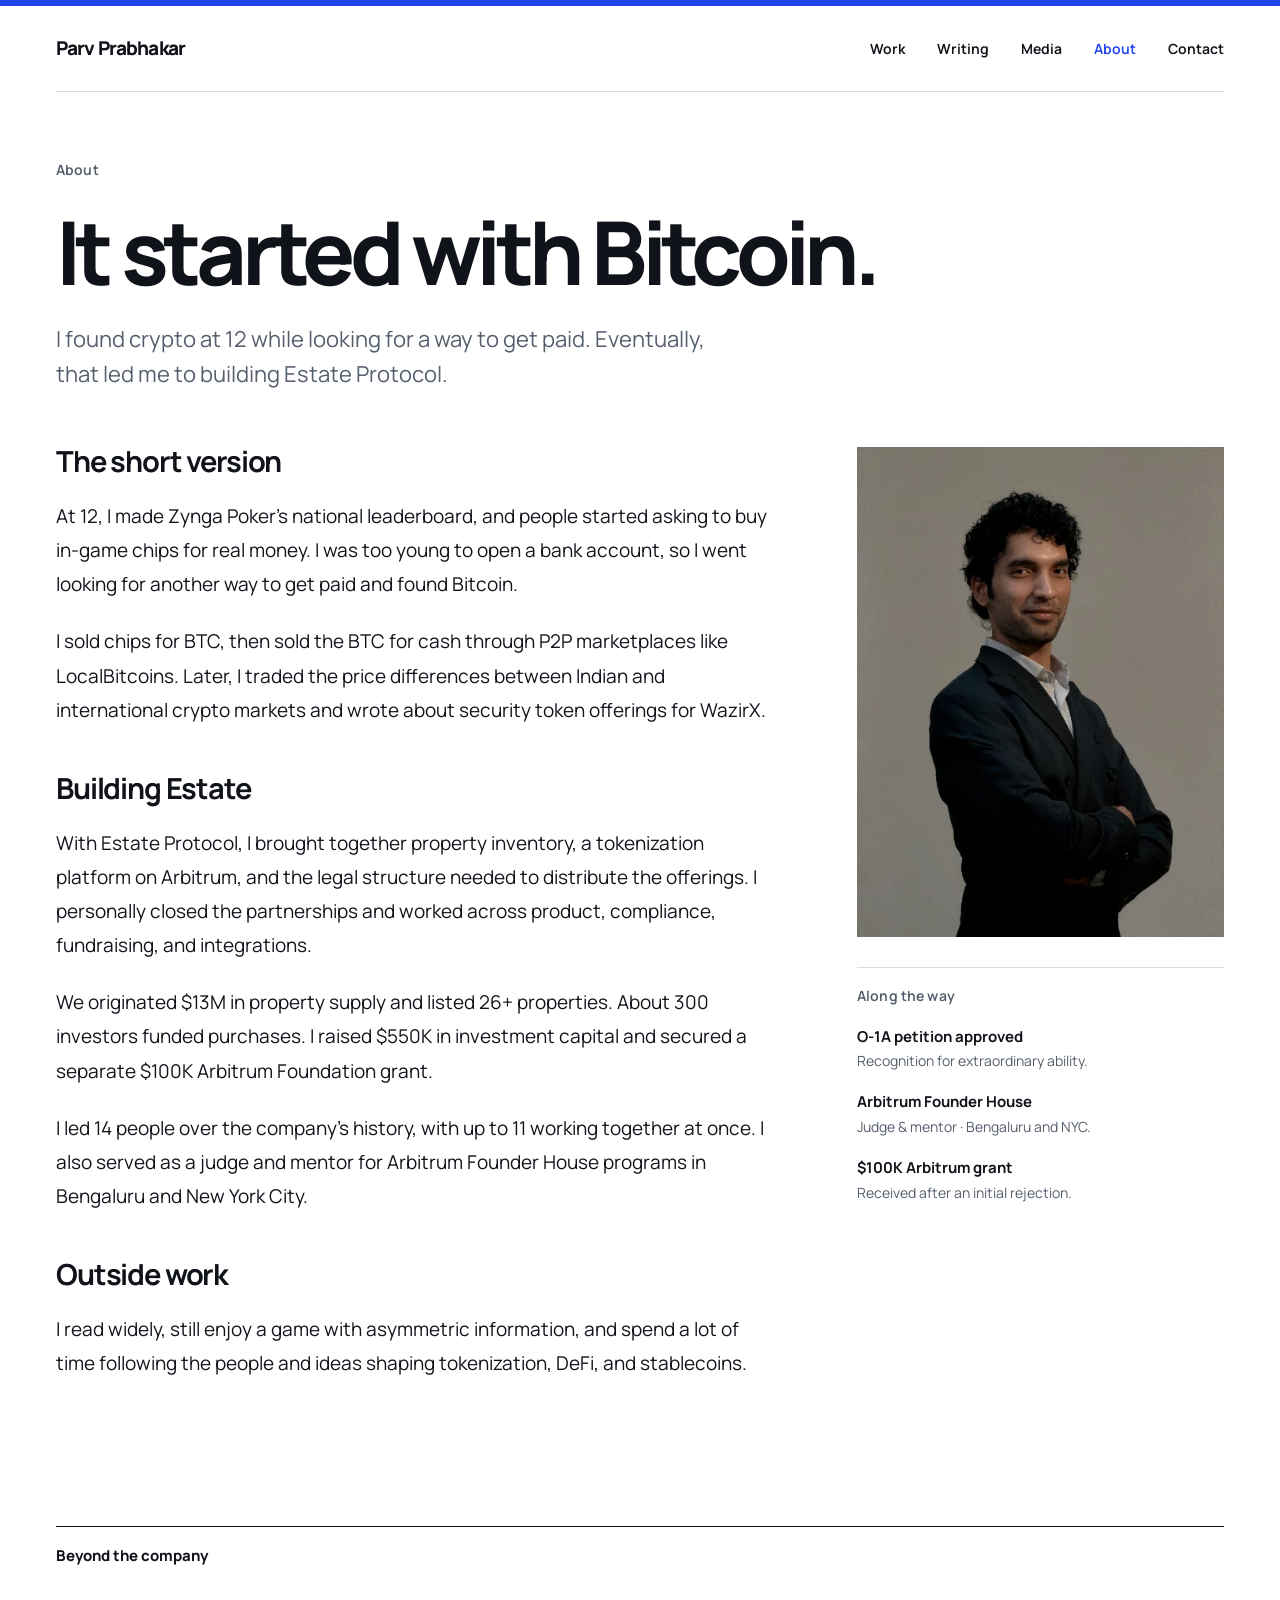
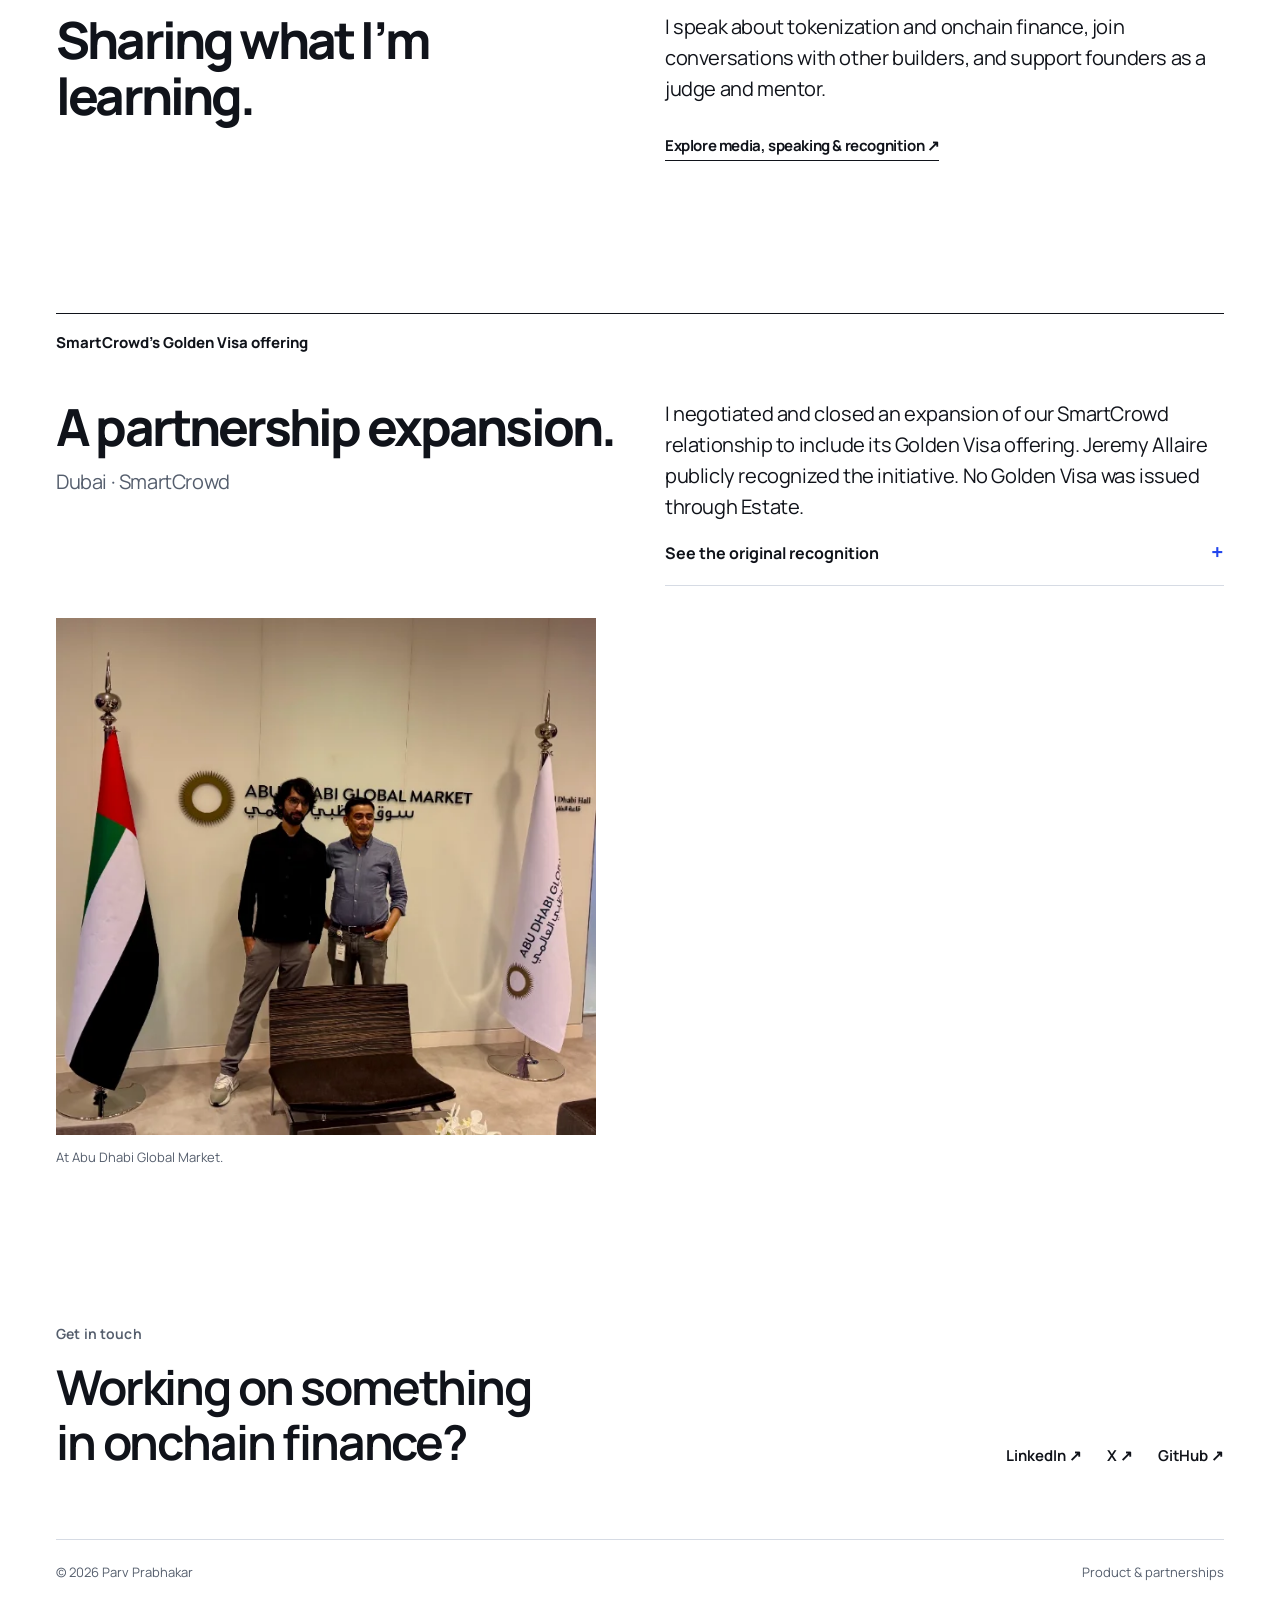
==== site/about.html @ f809e35f "Add personal website with verified press, interviews, writing, and speaking" ====
<!doctype html>
<html lang="en"><head><meta charset="utf-8"><meta name="viewport" content="width=device-width,initial-scale=1"><title>About | Parv Prabhakar</title><meta name="description" content="Parv Prabhakar, founder of Estate Protocol. Tokenized real estate, partnerships, distribution, and onchain finance."><link rel="canonical" href="https://parvprabhakar.com/about"><link rel="stylesheet" href="styles.css"><meta name="theme-color" content="#2145ed"></head><body><a class="skip" href="#main">Skip to content</a><div class="topline"></div><header class="site-header wrap"><a class="brand" href="index.html">Parv Prabhakar</a><nav aria-label="Main navigation"><a href="index.html#work">Work</a><a href="writing.html">Writing</a><a href="media.html">Media</a><a href="about.html" aria-current="page">About</a><a href="index.html#contact">Contact</a></nav></header><main id="main"><div class="wrap"><header class="page-head"><p class="eyebrow">About</p><h1>It started with Bitcoin.</h1><p class="lede">I found crypto at 12 while looking for a way to get paid. Eventually, that led me to building Estate Protocol.</p></header><div class="about-grid"><div class="about-copy"><h2>The short version</h2><p>At 12, I made Zynga Poker’s national leaderboard, and people started asking to buy in-game chips for real money. I was too young to open a bank account, so I went looking for another way to get paid and found Bitcoin.</p><p>I sold chips for BTC, then sold the BTC for cash through P2P marketplaces like LocalBitcoins. Later, I traded the price differences between Indian and international crypto markets and wrote about security token offerings for WazirX.</p><h2>Building Estate</h2><p>With Estate Protocol, I brought together property inventory, a tokenization platform on Arbitrum, and the legal structure needed to distribute the offerings. I personally closed the partnerships and worked across product, compliance, fundraising, and integrations.</p><p>We originated $13M in property supply and listed 26+ properties. About 300 investors funded purchases. I raised $550K in investment capital and secured a separate $100K Arbitrum Foundation grant.</p><p>I led 14 people over the company’s history, with up to 11 working together at once. I also served as a judge and mentor for Arbitrum Founder House programs in Bengaluru and New York City.</p><h2>Outside work</h2><p>I read widely, still enjoy a game with asymmetric information, and spend a lot of time following the people and ideas shaping tokenization, DeFi, and stablecoins.</p></div><aside class="about-aside"><img src="assets/portrait.webp" alt="Parv Prabhakar" width="465" height="620"><div class="recognition"><p class="eyebrow">Along the way</p><div class="item"><strong>O-1A petition approved</strong>Recognition for extraordinary ability.</div><div class="item"><strong>Arbitrum Founder House</strong>Judge & mentor · Bengaluru and NYC.</div><div class="item"><strong>$100K Arbitrum grant</strong>Received after an initial rejection.</div></div></aside></div><section class="section"><div class="section-top"><h2>Beyond the company</h2></div><div class="work-heading"><h3>Sharing what I’m learning.</h3><div><p>I speak about tokenization and onchain finance, join conversations with other builders, and support founders as a judge and mentor.</p><p><a class="text-link" href="media.html">Explore media, speaking & recognition ↗</a></p></div></div></section><section class="section" id="golden-visa"><div class="section-top"><h2>SmartCrowd’s Golden Visa offering</h2></div><div class="work-heading"><div><h3>A partnership expansion.</h3><p class="caption">Dubai · SmartCrowd</p></div><div><p>I negotiated and closed an expansion of our SmartCrowd relationship to include its Golden Visa offering. Jeremy Allaire publicly recognized the initiative. No Golden Visa was issued through Estate.</p><details><summary>See the original recognition</summary><div class="detail-body"><img class="historical-image" src="assets/golden-visa.webp" alt="Jeremy Allaire’s post about Estate’s Golden Visa initiative" loading="lazy"><p class="caption">The original post about the partnership.</p></div></details></div></div><figure style="margin-top:32px;max-width:540px"><img src="assets/adgm.webp" alt="Parv at Abu Dhabi Global Market" width="620" height="594" loading="lazy"><figcaption class="caption">At Abu Dhabi Global Market.</figcaption></figure></section></div><section class="contact wrap" id="contact"><div><p class="eyebrow">Get in touch</p><h2>Working on something<br>in onchain finance?</h2></div><div class="social"><a href="https://www.linkedin.com/in/parvprabhakar/" target="_blank" rel="noopener noreferrer">LinkedIn ↗</a><a href="https://x.com/Parv_EP" target="_blank" rel="noopener noreferrer">X ↗</a><a href="https://github.com/EPparv" target="_blank" rel="noopener noreferrer">GitHub ↗</a></div></section></main><footer class="footer wrap"><span>© 2026 Parv Prabhakar</span><span>Product & partnerships</span></footer></body></html>
---- site/styles.css ----
@import url('https://fonts.googleapis.com/css2?family=Manrope:wght@400;500;600;650;700;750;800&display=swap');
:root{--ink:#10131a;--blue:#2145ed;--paper:#fff;--muted:#555e6d;--line:#d6dbe4;--wash:#f3f5f9;--navy:#111c40;--max:1240px}
*{box-sizing:border-box}html{scroll-behavior:smooth;scroll-padding-top:28px}body{margin:0;background:var(--paper);color:var(--ink);font-family:Manrope,Arial,sans-serif;font-size:17px;line-height:1.65;-webkit-font-smoothing:antialiased}a{color:inherit;text-decoration:none}a:hover{color:var(--blue)}a:focus-visible,summary:focus-visible{outline:3px solid var(--blue);outline-offset:6px}::selection{background:var(--blue);color:white}img{display:block;max-width:100%;height:auto}p,h1,h2,h3,figure{margin:0}p+p{margin-top:1.2em}.wrap{width:min(var(--max),calc(100% - 112px));margin-inline:auto}.skip{position:absolute;left:18px;top:-100px;background:var(--blue);color:white;padding:12px;z-index:10}.skip:focus{top:12px}.topline{height:6px;background:var(--blue)}.site-header{display:flex;justify-content:space-between;align-items:center;gap:32px;padding-block:27px;border-bottom:1px solid var(--line)}.brand{font-weight:800;font-size:19px;letter-spacing:-.045em}.site-header nav{display:flex;gap:32px;font-size:14px;font-weight:650}.site-header a[aria-current=page]{color:var(--blue)}.eyebrow{font-size:14px;font-weight:650;letter-spacing:.01em;color:var(--muted)}.hero{padding-block:78px 90px}.hero-grid{display:grid;grid-template-columns:minmax(0,1.55fr) minmax(220px,.7fr);gap:clamp(40px,7vw,104px);align-items:start}.hero h1{font-size:clamp(68px,7.7vw,110px);font-weight:750;line-height:.99;letter-spacing:-.075em;margin-block:27px 34px}.hero h1 span{display:block;color:var(--blue)}.hero .intro{font-size:clamp(20px,2.1vw,27px);line-height:1.5;letter-spacing:-.035em;max-width:31ch}.hero .intro strong{font-weight:750}.hero .note{font-size:16px;color:var(--muted);max-width:45ch;margin-top:22px}.portrait{margin-top:14px;position:relative}.portrait:before{content:'';position:absolute;top:-14px;right:-14px;width:60%;height:60%;background:var(--blue);z-index:-1}.portrait img{width:100%;aspect-ratio:3/4;object-fit:cover}.portrait figcaption{font-size:13px;color:var(--muted);padding-top:14px;line-height:1.5}.text-link{display:inline-block;border-bottom:1px solid currentColor;font-size:15px;font-weight:700;padding-bottom:3px}.hero .text-link{margin-top:30px}.section{padding-block:76px}.section-top{display:flex;align-items:baseline;justify-content:space-between;gap:24px;border-top:1px solid var(--ink);padding-top:17px;margin-bottom:42px}.section-top h2{font-size:15px;font-weight:750}.section-top .eyebrow{font-size:13px}.work-heading{display:grid;grid-template-columns:1fr 1fr;gap:50px;align-items:start}.work-heading h3{font-size:clamp(34px,4vw,54px);font-weight:750;line-height:1.1;letter-spacing:-.055em}.work-heading .dates{display:block;font-size:14px;color:var(--muted);margin-top:14px;letter-spacing:0;font-weight:500}.work-heading p{font-size:20px;line-height:1.55;letter-spacing:-.02em}.stats{display:grid;grid-template-columns:repeat(3,minmax(0,1fr));gap:30px;margin-top:54px;padding-block:28px 32px;border-top:1px solid var(--line);border-bottom:1px solid var(--line)}.stats dt{font-size:clamp(36px,4.5vw,62px);color:var(--blue);font-weight:750;letter-spacing:-.06em;line-height:1.2}.stats dd{margin:10px 0 0;font-size:14px;color:var(--muted);max-width:24ch}.detail-line{font-size:15px;color:var(--muted);margin-top:20px}.detail-line strong{color:var(--ink);font-weight:700}.partnerships{margin-top:66px}.subhead{font-size:30px;font-weight:700;letter-spacing:-.045em;line-height:1.25;margin-bottom:12px}.partnerships>p{max-width:62ch;color:var(--muted)}.deals{display:grid;grid-template-columns:repeat(3,minmax(0,1fr));gap:36px;margin-top:36px}.deal{border-top:3px solid var(--blue);padding-top:18px}.deal .eyebrow{font-size:13px}.deal h3{font-size:25px;line-height:1.25;letter-spacing:-.045em;margin:12px 0 17px}.deal p{font-size:16px;color:var(--muted);line-height:1.7}.deal .outcome{margin-top:22px;font-size:14px;font-weight:700;color:var(--ink)}.work-more{display:grid;grid-template-columns:minmax(0,1fr) minmax(0,1fr);gap:64px;margin-top:64px}.work-more figure img{width:100%;aspect-ratio:4/3;object-fit:cover}.caption{font-size:13px;line-height:1.6;color:var(--muted);margin-top:12px}.details{border-top:1px solid var(--line)}details{border-bottom:1px solid var(--line);padding-block:18px}summary{list-style:none;display:flex;justify-content:space-between;gap:18px;cursor:pointer;font-size:16px;font-weight:700}summary::-webkit-details-marker{display:none}summary:after{content:'+';font-size:22px;line-height:1.1;color:var(--blue)}details[open] summary:after{content:'−'}details .detail-body{padding-top:16px;font-size:15px;color:var(--muted)}.detail-body p+p{margin-top:14px}.writing-band{background:var(--navy);color:white;padding-block:65px 76px}.writing-band .section-top{border-color:#5b6481;margin-bottom:22px}.writing-band .eyebrow{color:#bbc6e3}.writing-band a:hover{color:#b8c6ff}.writing-list{margin-top:14px}.essay{display:grid;grid-template-columns:110px 1fr 28px;gap:28px;align-items:baseline;border-bottom:1px solid var(--line);padding-block:27px}.essay .date{font-size:13px;color:var(--muted)}.essay h3{font-size:clamp(22px,2.2vw,30px);line-height:1.3;letter-spacing:-.035em;font-weight:650}.essay .arrow{font-size:25px}.writing-band .essay{border-color:#3c4665}.writing-band .date{color:#bbc6e3}.essay p{color:var(--muted);font-size:16px;margin-top:12px;max-width:60ch}.contact{padding-block:78px 70px;display:flex;justify-content:space-between;gap:40px;align-items:flex-end}.contact h2{font-size:clamp(30px,4vw,48px);line-height:1.15;font-weight:650;letter-spacing:-.045em;margin-top:14px}.social{display:flex;flex-wrap:wrap;gap:25px;font-size:15px;font-weight:650}.footer{border-top:1px solid var(--line);padding-block:22px 32px;display:flex;justify-content:space-between;gap:20px;font-size:13px;color:var(--muted)}.page-head{padding-block:66px 52px;max-width:850px}.page-head h1{font-size:clamp(54px,7vw,88px);font-weight:750;letter-spacing:-.065em;line-height:1.05;margin-block:24px}.page-head .lede{font-size:22px;line-height:1.6;color:var(--muted);max-width:53ch}.about-grid{display:grid;grid-template-columns:minmax(0,1.55fr) minmax(240px,.8fr);gap:90px;align-items:start;padding-bottom:70px}.about-copy{font-size:19px;line-height:1.8}.about-copy h2{font-size:29px;line-height:1.2;letter-spacing:-.04em;margin:44px 0 20px}.about-copy h2:first-child{margin-top:0}.about-aside{padding-top:3px}.recognition{margin-top:30px;padding-top:16px;border-top:1px solid var(--line)}.recognition .item{font-size:14px;color:var(--muted);margin-top:18px}.recognition strong{display:block;color:var(--ink);font-size:15px}.photo-grid{display:grid;grid-template-columns:repeat(2,minmax(0,1fr));gap:32px;margin-top:32px}.photo-grid img{width:100%;aspect-ratio:4/3;object-fit:cover}.press-links{display:flex;gap:24px;flex-wrap:wrap;margin-top:28px}.archive{padding-bottom:40px}.archive .essay{padding-block:35px}.archive .essay h3{font-size:clamp(24px,3vw,39px)}.archive .essay:first-child{border-top:1px solid var(--ink)}.archive-end{margin-block:48px 30px;color:var(--muted)}.historical-image{max-height:440px;width:auto;margin-top:20px}.quiet-link{text-decoration:underline;text-underline-offset:3px}
@media(min-width:1500px){.hero{padding-block:92px 110px}}
@media(max-width:1050px){.wrap{width:calc(100% - 72px)}.hero-grid{gap:52px;grid-template-columns:minmax(0,1.5fr) minmax(200px,.7fr)}.hero h1{font-size:clamp(63px,8.5vw,92px)}.work-more{gap:36px}.deals{gap:24px}.about-grid{gap:50px}.site-header nav{gap:24px}}
@media(max-width:760px){.wrap{width:calc(100% - 40px)}.site-header{padding-block:22px;gap:20px;align-items:flex-start}.brand{font-size:17px;max-width:90px;line-height:1.3}.site-header nav{gap:16px;flex-wrap:wrap;justify-content:flex-end;font-size:13px;max-width:245px}.hero{padding-block:48px 58px}.hero-grid{grid-template-columns:1fr;gap:38px}.hero h1{font-size:clamp(66px,12.7vw,94px);margin-block:23px 28px}.hero .intro{font-size:23px;max-width:32ch}.portrait{width:70%;max-width:300px;margin:12px 14px 0 auto}.portrait img{aspect-ratio:1/1.06;object-position:center 25%}.section{padding-block:48px}.section-top{margin-bottom:30px}.work-heading{grid-template-columns:1fr;gap:25px}.work-heading h3{font-size:39px}.work-heading p{font-size:19px}.stats{gap:18px;margin-top:32px}.stats dt{font-size:clamp(30px,8.5vw,49px)}.stats dd{font-size:13px;line-height:1.5}.deals{grid-template-columns:1fr;gap:30px}.deal{padding-top:16px}.deal h3{margin-block:9px 12px}.deal p{max-width:55ch}.deal .outcome{margin-top:14px}.partnerships{margin-top:44px}.work-more{grid-template-columns:1fr;gap:28px;margin-top:40px}.essay{grid-template-columns:1fr 24px;gap:8px 20px;padding-block:24px}.essay .date{grid-column:1/-1}.essay h3{font-size:23px}.essay .arrow{grid-column:2;grid-row:2}.writing-band{padding-block:42px 50px}.contact{padding-block:52px;align-items:flex-start;flex-direction:column;gap:30px}.footer{font-size:12px}.page-head{padding-block:42px 35px}.page-head .lede{font-size:20px}.about-grid{grid-template-columns:1fr;gap:40px}.about-copy{font-size:18px}.about-aside{max-width:430px}.about-aside>img{max-width:290px}.photo-grid{gap:28px;grid-template-columns:1fr}.archive .essay h3{font-size:28px}.archive .essay{padding-block:28px}.archive-end{margin-block:30px}.section-top .eyebrow{font-size:12px}.about-copy h2{font-size:27px}}
@media(prefers-reduced-motion:reduce){html{scroll-behavior:auto}}
.page-jumps{display:flex;gap:12px 26px;flex-wrap:wrap;font-size:14px;font-weight:650;padding:20px 0;border-block:1px solid var(--line)}.page-jumps a{padding-block:5px}.media-section{padding-block:52px}.media-section .section-top{margin-bottom:32px}.media-feature{display:grid;grid-template-columns:minmax(0,1fr) minmax(0,1fr);gap:44px;background:var(--wash)}.media-feature figure{height:100%}.media-feature figure a{display:block;height:100%}.media-feature img{width:100%;height:100%;min-height:330px;object-fit:cover}.feature-copy{padding:34px 32px 34px 0}.feature-copy h2{font-size:clamp(27px,3.1vw,42px);line-height:1.15;letter-spacing:-.045em;margin:18px 0}.feature-copy>p:not(.eyebrow){color:var(--muted);font-size:16px}.feature-copy>.text-link{margin-top:23px}.syndication{display:flex;gap:8px 16px;flex-wrap:wrap;border-top:1px solid var(--line);margin-top:27px;padding-top:17px;font-size:12px;color:var(--muted)}.syndication>span{flex-basis:100%}.media-row{display:grid;grid-template-columns:220px minmax(0,1fr);gap:38px;padding-block:30px;border-bottom:1px solid var(--line)}.media-meta{display:flex;flex-direction:column;gap:8px;font-size:13px;color:var(--muted)}.media-meta span:first-child{font-weight:700;color:var(--ink)}.media-row h3{font-size:clamp(24px,2.7vw,34px);letter-spacing:-.035em;line-height:1.3}.media-row p{font-size:16px;color:var(--muted);margin-top:13px;max-width:63ch}.media-row .text-link{margin-top:18px;font-size:14px}.appearance-strip{display:grid;grid-template-columns:minmax(0,1fr) minmax(0,1.4fr);gap:36px;align-items:center;margin-top:44px}.appearance-strip img{width:100%;aspect-ratio:4/3;object-fit:cover}.appearance-strip h3{font-size:28px;line-height:1.25;letter-spacing:-.04em;margin:14px 0}.appearance-strip p:last-child{font-size:15px;color:var(--muted)}.speaking-grid{display:grid;grid-template-columns:repeat(2,minmax(0,1fr));gap:36px;margin-bottom:26px}.speaking-grid img{width:100%;aspect-ratio:4/3;object-fit:cover;margin-bottom:23px}.speaking-grid h3,.recognition-grid h3,.media-teasers h3{font-size:27px;line-height:1.2;letter-spacing:-.035em;margin:12px 0}.speaking-grid article>p:not(.eyebrow),.recognition-grid article>p:not(.eyebrow){font-size:16px;color:var(--muted)}.speaking-grid .text-link,.recognition-grid .text-link{margin-top:20px}.recognition-grid,.media-teasers{display:grid;grid-template-columns:repeat(3,minmax(0,1fr));gap:34px}.recognition-grid article,.media-teasers article{border-top:3px solid var(--blue);padding-top:20px}.media-teasers{margin-top:40px}.media-teasers h3{font-size:24px}.media-teasers .text-link{font-size:14px;margin-top:12px}.media-teasers .eyebrow{font-size:12px}
@media(max-width:1050px){.media-feature{gap:30px}.feature-copy{padding:26px 26px 26px 0}.media-row{grid-template-columns:180px minmax(0,1fr);gap:30px}.media-feature img{min-height:360px}.site-header nav{gap:20px}}
@media(max-width:760px){.site-header nav{gap:10px 16px;max-width:235px}.site-header{gap:14px}.media-section{padding-block:36px}.media-feature{grid-template-columns:1fr;gap:0}.media-feature img{min-height:0;height:auto;aspect-ratio:4/3}.feature-copy{padding:24px}.feature-copy h2{font-size:32px}.media-row{grid-template-columns:1fr;gap:16px;padding-block:25px}.media-meta{flex-direction:row;justify-content:space-between;gap:18px;font-size:12px}.media-row h3{font-size:25px}.appearance-strip{grid-template-columns:1fr;gap:24px}.speaking-grid,.recognition-grid,.media-teasers{grid-template-columns:1fr;gap:30px}.page-jumps{gap:8px 21px;font-size:13px}.recognition-grid h3{font-size:27px}.media-teasers h3{font-size:26px}.section-top{flex-wrap:wrap;gap:12px}.feature-copy .eyebrow{font-size:12px}}
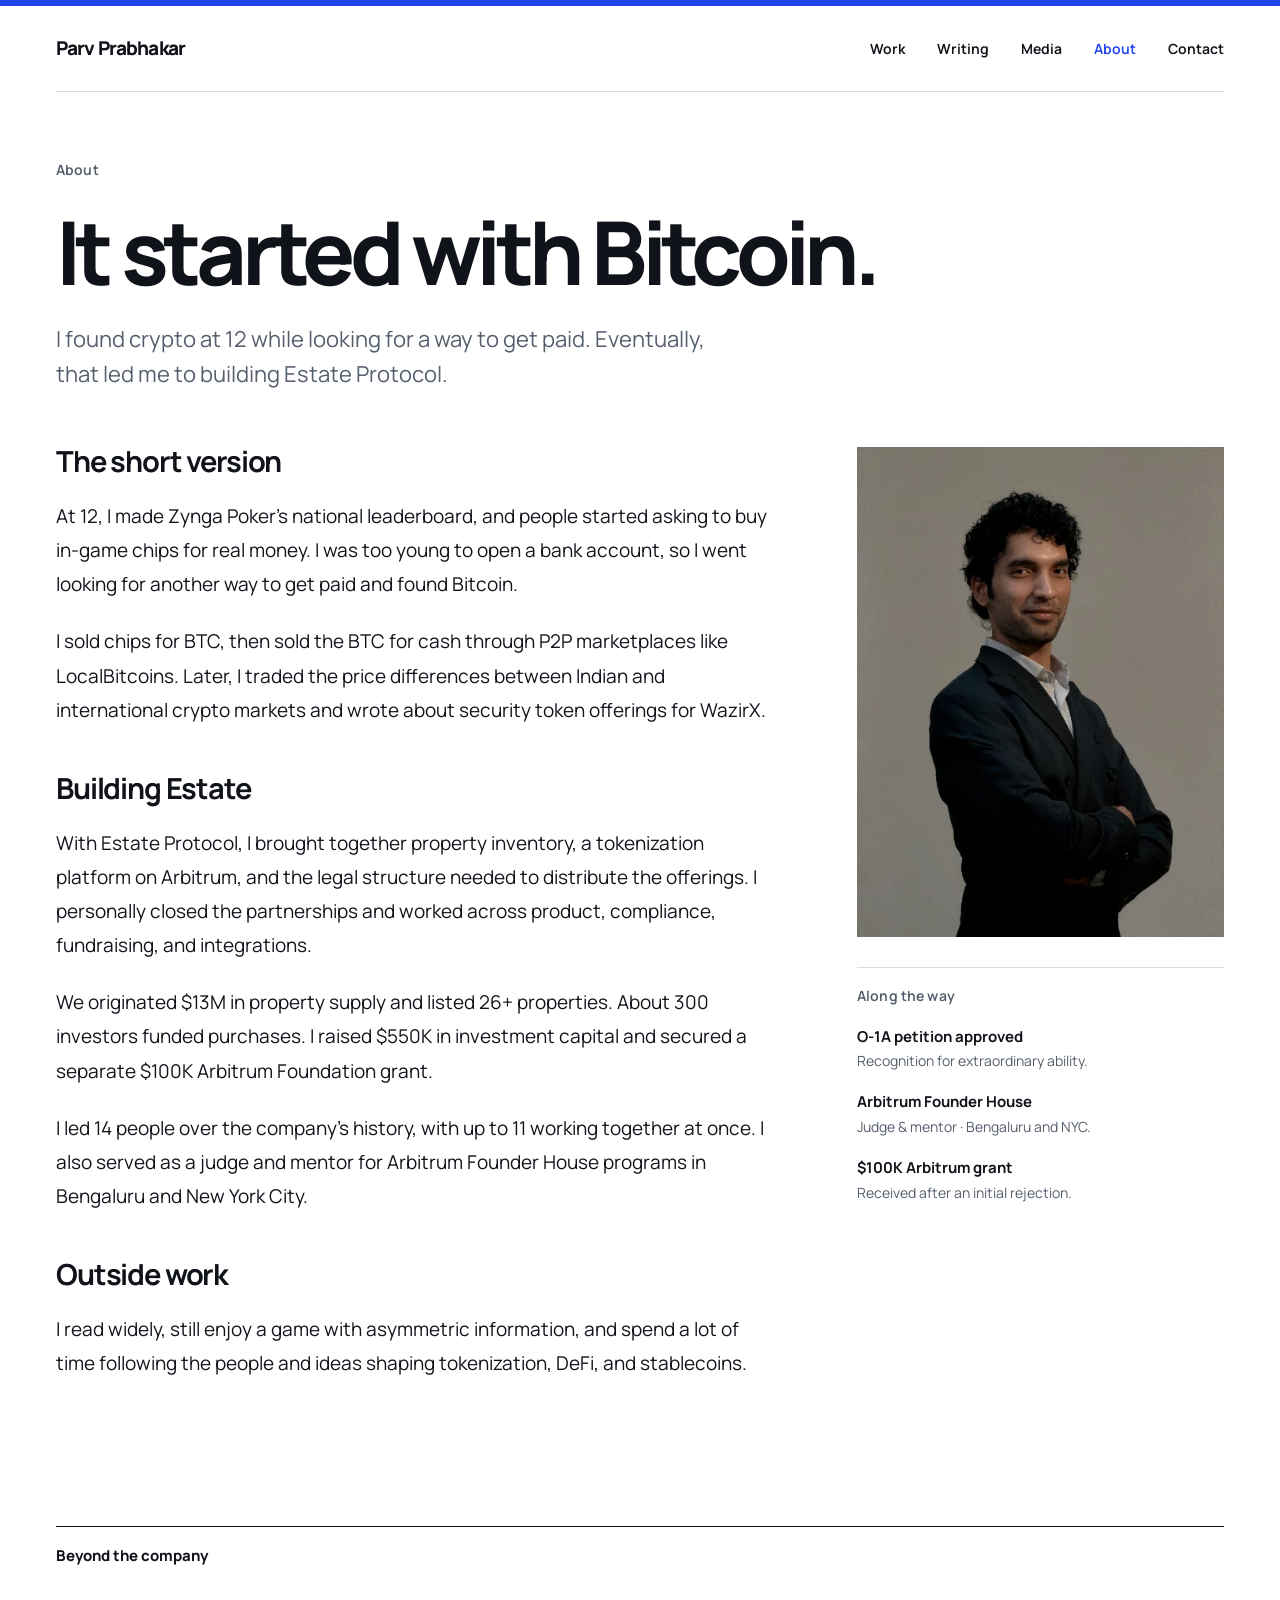
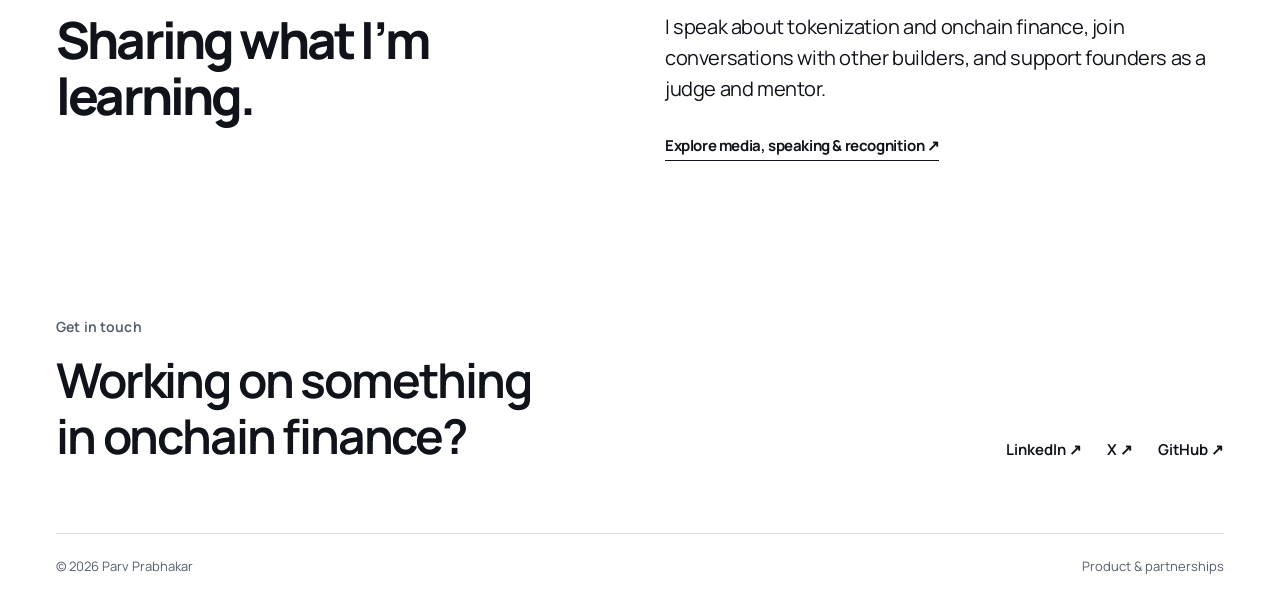
==== commit a9a7043a: "Remove Golden Visa section from published About page" ====
--- a/site/about.html
+++ b/site/about.html
@@ -1,2 +1,2 @@
 <!doctype html>
-<html lang="en"><head><meta charset="utf-8"><meta name="viewport" content="width=device-width,initial-scale=1"><title>About | Parv Prabhakar</title><meta name="description" content="Parv Prabhakar, founder of Estate Protocol. Tokenized real estate, partnerships, distribution, and onchain finance."><link rel="canonical" href="https://parvprabhakar.com/about"><link rel="stylesheet" href="styles.css"><meta name="theme-color" content="#2145ed"></head><body><a class="skip" href="#main">Skip to content</a><div class="topline"></div><header class="site-header wrap"><a class="brand" href="index.html">Parv Prabhakar</a><nav aria-label="Main navigation"><a href="index.html#work">Work</a><a href="writing.html">Writing</a><a href="media.html">Media</a><a href="about.html" aria-current="page">About</a><a href="index.html#contact">Contact</a></nav></header><main id="main"><div class="wrap"><header class="page-head"><p class="eyebrow">About</p><h1>It started with Bitcoin.</h1><p class="lede">I found crypto at 12 while looking for a way to get paid. Eventually, that led me to building Estate Protocol.</p></header><div class="about-grid"><div class="about-copy"><h2>The short version</h2><p>At 12, I made Zynga Poker’s national leaderboard, and people started asking to buy in-game chips for real money. I was too young to open a bank account, so I went looking for another way to get paid and found Bitcoin.</p><p>I sold chips for BTC, then sold the BTC for cash through P2P marketplaces like LocalBitcoins. Later, I traded the price differences between Indian and international crypto markets and wrote about security token offerings for WazirX.</p><h2>Building Estate</h2><p>With Estate Protocol, I brought together property inventory, a tokenization platform on Arbitrum, and the legal structure needed to distribute the offerings. I personally closed the partnerships and worked across product, compliance, fundraising, and integrations.</p><p>We originated $13M in property supply and listed 26+ properties. About 300 investors funded purchases. I raised $550K in investment capital and secured a separate $100K Arbitrum Foundation grant.</p><p>I led 14 people over the company’s history, with up to 11 working together at once. I also served as a judge and mentor for Arbitrum Founder House programs in Bengaluru and New York City.</p><h2>Outside work</h2><p>I read widely, still enjoy a game with asymmetric information, and spend a lot of time following the people and ideas shaping tokenization, DeFi, and stablecoins.</p></div><aside class="about-aside"><img src="assets/portrait.webp" alt="Parv Prabhakar" width="465" height="620"><div class="recognition"><p class="eyebrow">Along the way</p><div class="item"><strong>O-1A petition approved</strong>Recognition for extraordinary ability.</div><div class="item"><strong>Arbitrum Founder House</strong>Judge & mentor · Bengaluru and NYC.</div><div class="item"><strong>$100K Arbitrum grant</strong>Received after an initial rejection.</div></div></aside></div><section class="section"><div class="section-top"><h2>Beyond the company</h2></div><div class="work-heading"><h3>Sharing what I’m learning.</h3><div><p>I speak about tokenization and onchain finance, join conversations with other builders, and support founders as a judge and mentor.</p><p><a class="text-link" href="media.html">Explore media, speaking & recognition ↗</a></p></div></div></section><section class="section" id="golden-visa"><div class="section-top"><h2>SmartCrowd’s Golden Visa offering</h2></div><div class="work-heading"><div><h3>A partnership expansion.</h3><p class="caption">Dubai · SmartCrowd</p></div><div><p>I negotiated and closed an expansion of our SmartCrowd relationship to include its Golden Visa offering. Jeremy Allaire publicly recognized the initiative. No Golden Visa was issued through Estate.</p><details><summary>See the original recognition</summary><div class="detail-body"><img class="historical-image" src="assets/golden-visa.webp" alt="Jeremy Allaire’s post about Estate’s Golden Visa initiative" loading="lazy"><p class="caption">The original post about the partnership.</p></div></details></div></div><figure style="margin-top:32px;max-width:540px"><img src="assets/adgm.webp" alt="Parv at Abu Dhabi Global Market" width="620" height="594" loading="lazy"><figcaption class="caption">At Abu Dhabi Global Market.</figcaption></figure></section></div><section class="contact wrap" id="contact"><div><p class="eyebrow">Get in touch</p><h2>Working on something<br>in onchain finance?</h2></div><div class="social"><a href="https://www.linkedin.com/in/parvprabhakar/" target="_blank" rel="noopener noreferrer">LinkedIn ↗</a><a href="https://x.com/Parv_EP" target="_blank" rel="noopener noreferrer">X ↗</a><a href="https://github.com/EPparv" target="_blank" rel="noopener noreferrer">GitHub ↗</a></div></section></main><footer class="footer wrap"><span>© 2026 Parv Prabhakar</span><span>Product & partnerships</span></footer></body></html>+<html lang="en"><head><meta charset="utf-8"><meta name="viewport" content="width=device-width,initial-scale=1"><title>About | Parv Prabhakar</title><meta name="description" content="Parv Prabhakar, founder of Estate Protocol. Tokenized real estate, partnerships, distribution, and onchain finance."><link rel="canonical" href="https://parvprabhakar.com/about"><link rel="stylesheet" href="styles.css"><meta name="theme-color" content="#2145ed"></head><body><a class="skip" href="#main">Skip to content</a><div class="topline"></div><header class="site-header wrap"><a class="brand" href="index.html">Parv Prabhakar</a><nav aria-label="Main navigation"><a href="index.html#work">Work</a><a href="writing.html">Writing</a><a href="media.html">Media</a><a href="about.html" aria-current="page">About</a><a href="index.html#contact">Contact</a></nav></header><main id="main"><div class="wrap"><header class="page-head"><p class="eyebrow">About</p><h1>It started with Bitcoin.</h1><p class="lede">I found crypto at 12 while looking for a way to get paid. Eventually, that led me to building Estate Protocol.</p></header><div class="about-grid"><div class="about-copy"><h2>The short version</h2><p>At 12, I made Zynga Poker’s national leaderboard, and people started asking to buy in-game chips for real money. I was too young to open a bank account, so I went looking for another way to get paid and found Bitcoin.</p><p>I sold chips for BTC, then sold the BTC for cash through P2P marketplaces like LocalBitcoins. Later, I traded the price differences between Indian and international crypto markets and wrote about security token offerings for WazirX.</p><h2>Building Estate</h2><p>With Estate Protocol, I brought together property inventory, a tokenization platform on Arbitrum, and the legal structure needed to distribute the offerings. I personally closed the partnerships and worked across product, compliance, fundraising, and integrations.</p><p>We originated $13M in property supply and listed 26+ properties. About 300 investors funded purchases. I raised $550K in investment capital and secured a separate $100K Arbitrum Foundation grant.</p><p>I led 14 people over the company’s history, with up to 11 working together at once. I also served as a judge and mentor for Arbitrum Founder House programs in Bengaluru and New York City.</p><h2>Outside work</h2><p>I read widely, still enjoy a game with asymmetric information, and spend a lot of time following the people and ideas shaping tokenization, DeFi, and stablecoins.</p></div><aside class="about-aside"><img src="assets/portrait.webp" alt="Parv Prabhakar" width="465" height="620"><div class="recognition"><p class="eyebrow">Along the way</p><div class="item"><strong>O-1A petition approved</strong>Recognition for extraordinary ability.</div><div class="item"><strong>Arbitrum Founder House</strong>Judge & mentor · Bengaluru and NYC.</div><div class="item"><strong>$100K Arbitrum grant</strong>Received after an initial rejection.</div></div></aside></div><section class="section"><div class="section-top"><h2>Beyond the company</h2></div><div class="work-heading"><h3>Sharing what I’m learning.</h3><div><p>I speak about tokenization and onchain finance, join conversations with other builders, and support founders as a judge and mentor.</p><p><a class="text-link" href="media.html">Explore media, speaking & recognition ↗</a></p></div></div></section></div><section class="contact wrap" id="contact"><div><p class="eyebrow">Get in touch</p><h2>Working on something<br>in onchain finance?</h2></div><div class="social"><a href="https://www.linkedin.com/in/parvprabhakar/" target="_blank" rel="noopener noreferrer">LinkedIn ↗</a><a href="https://x.com/Parv_EP" target="_blank" rel="noopener noreferrer">X ↗</a><a href="https://github.com/EPparv" target="_blank" rel="noopener noreferrer">GitHub ↗</a></div></section></main><footer class="footer wrap"><span>© 2026 Parv Prabhakar</span><span>Product & partnerships</span></footer></body></html>
